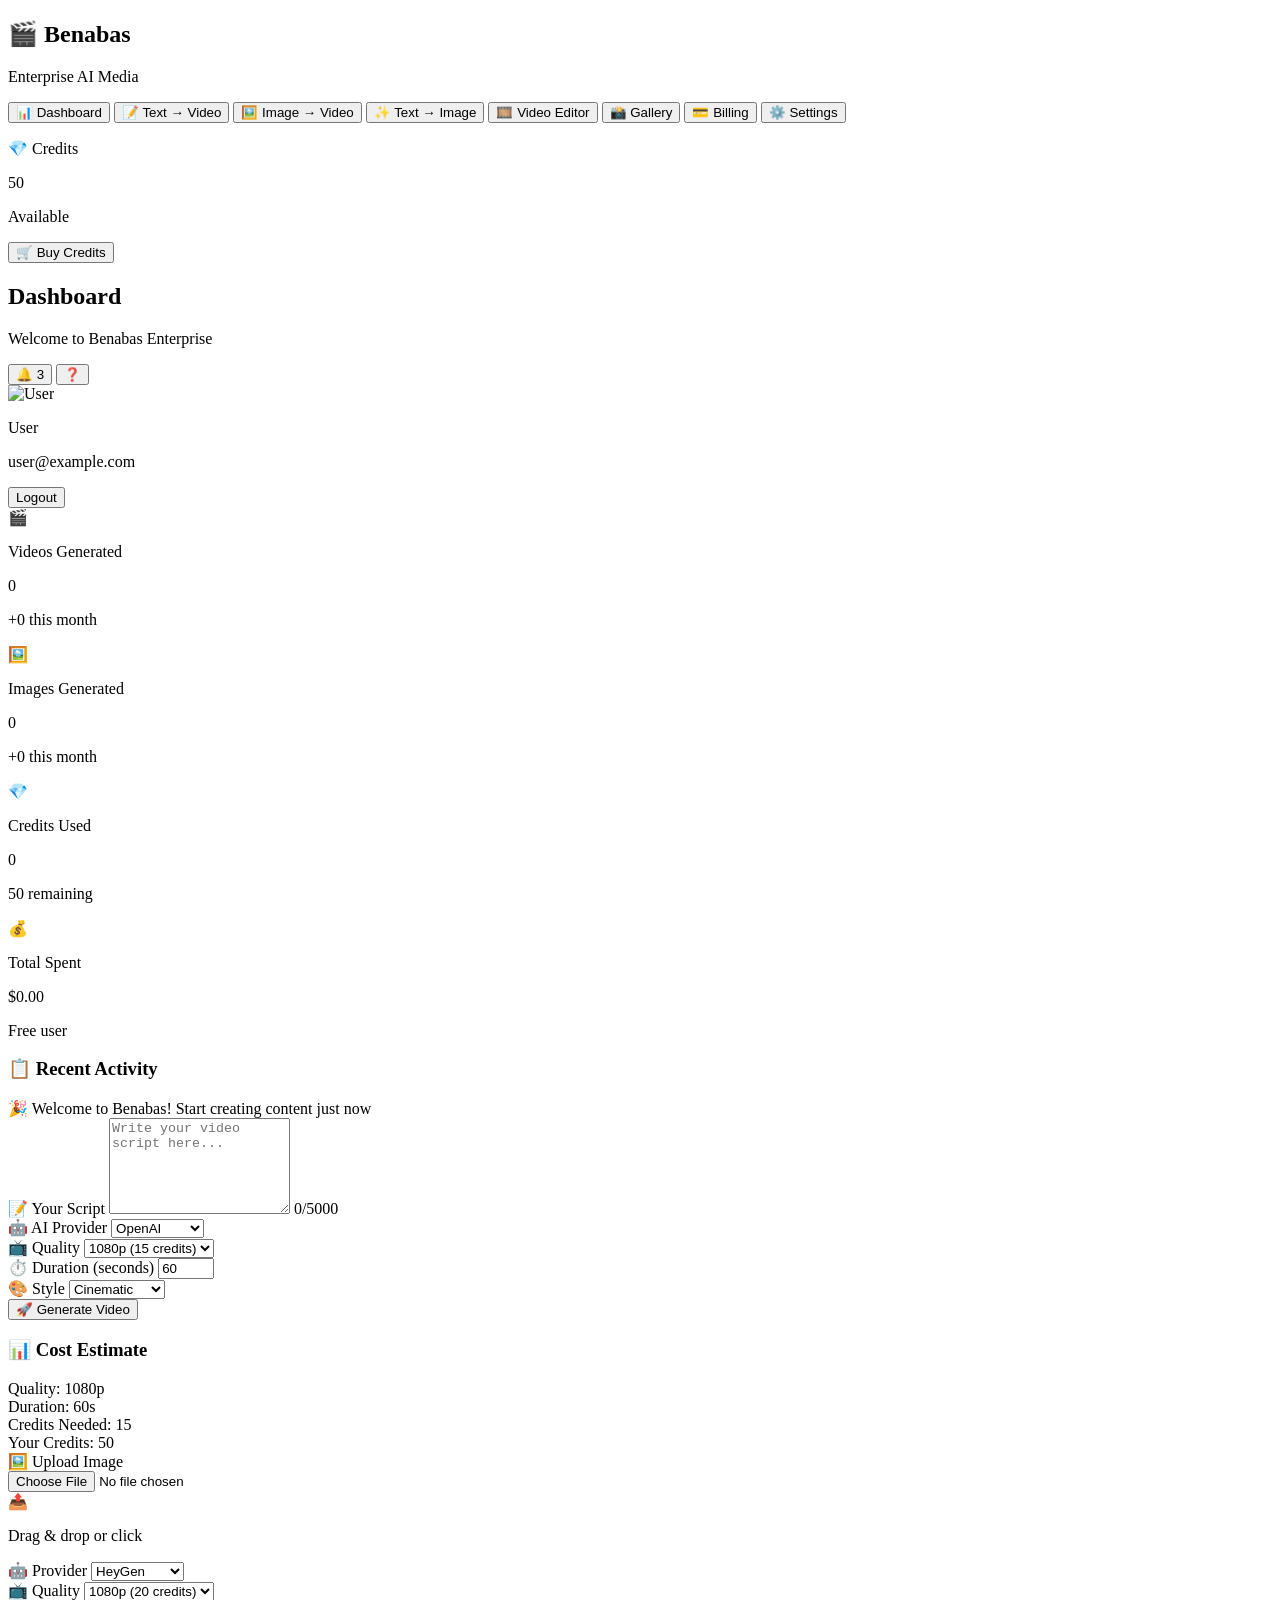
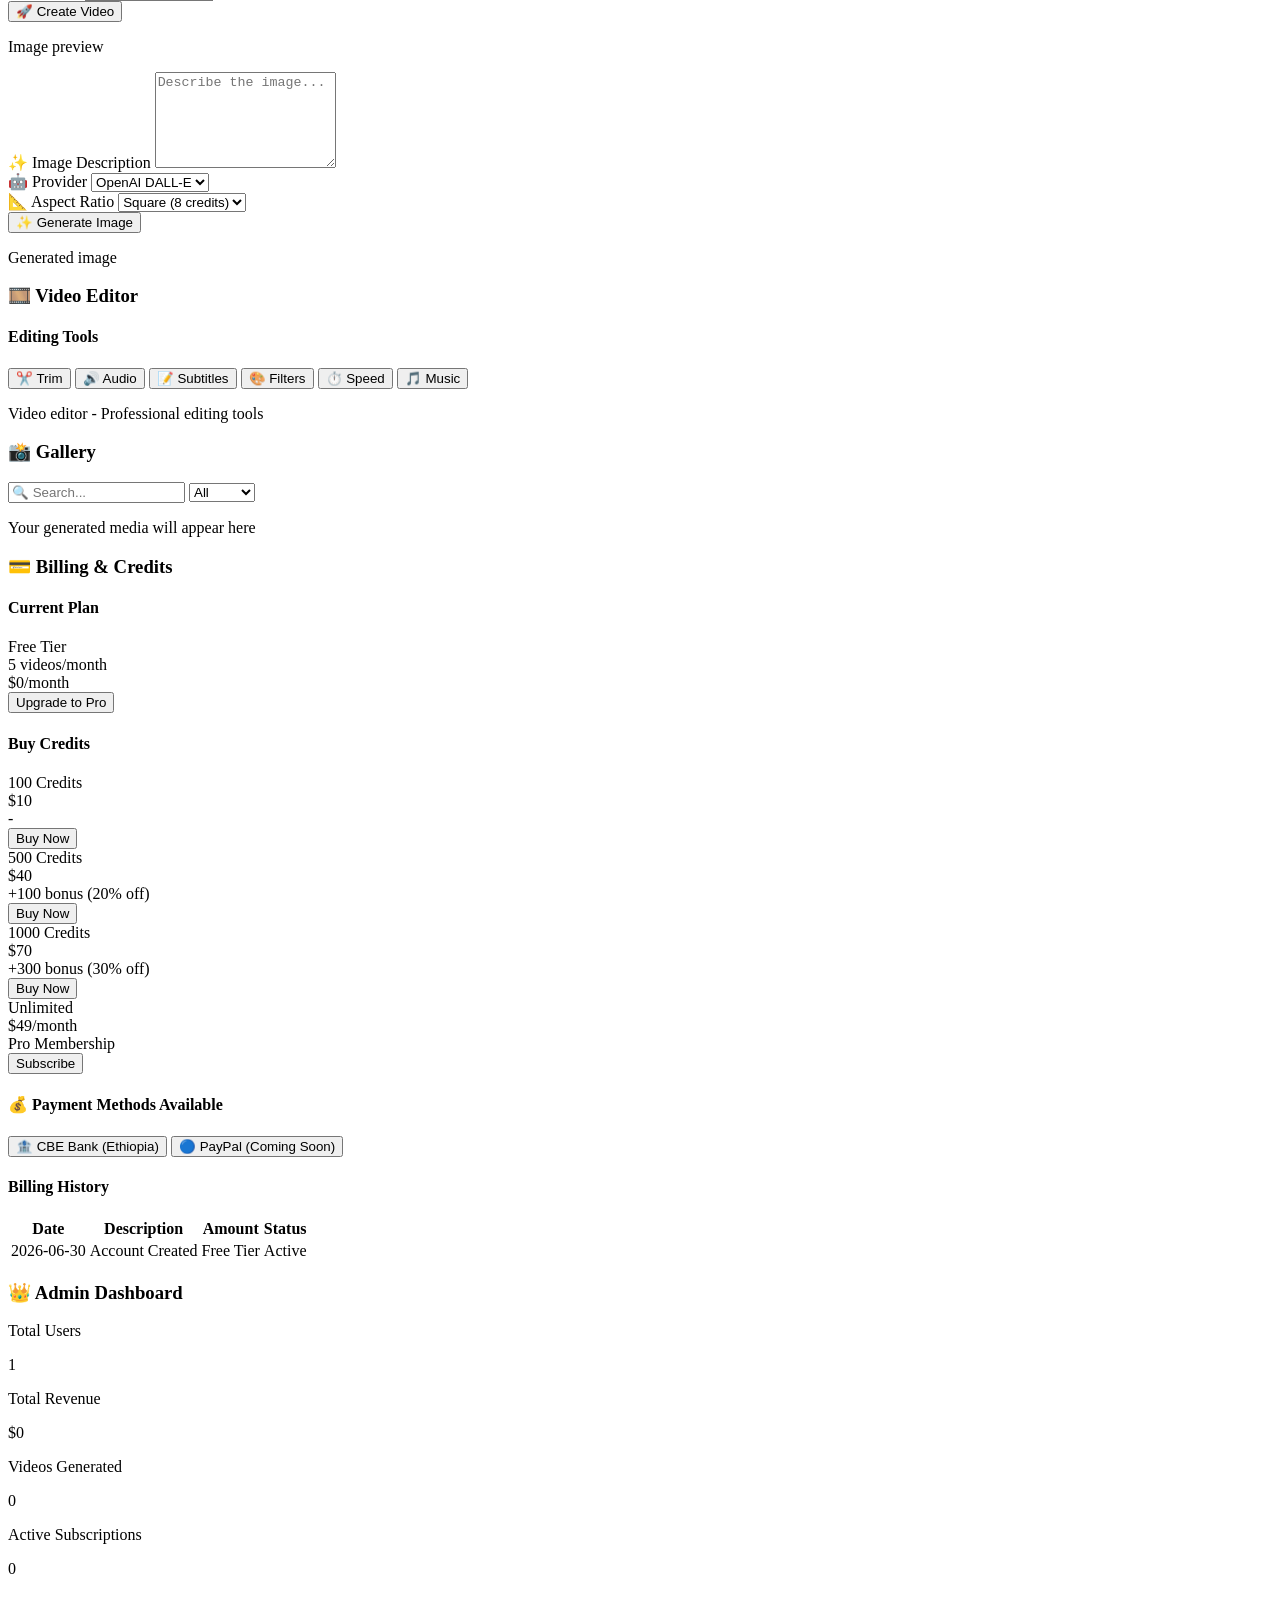
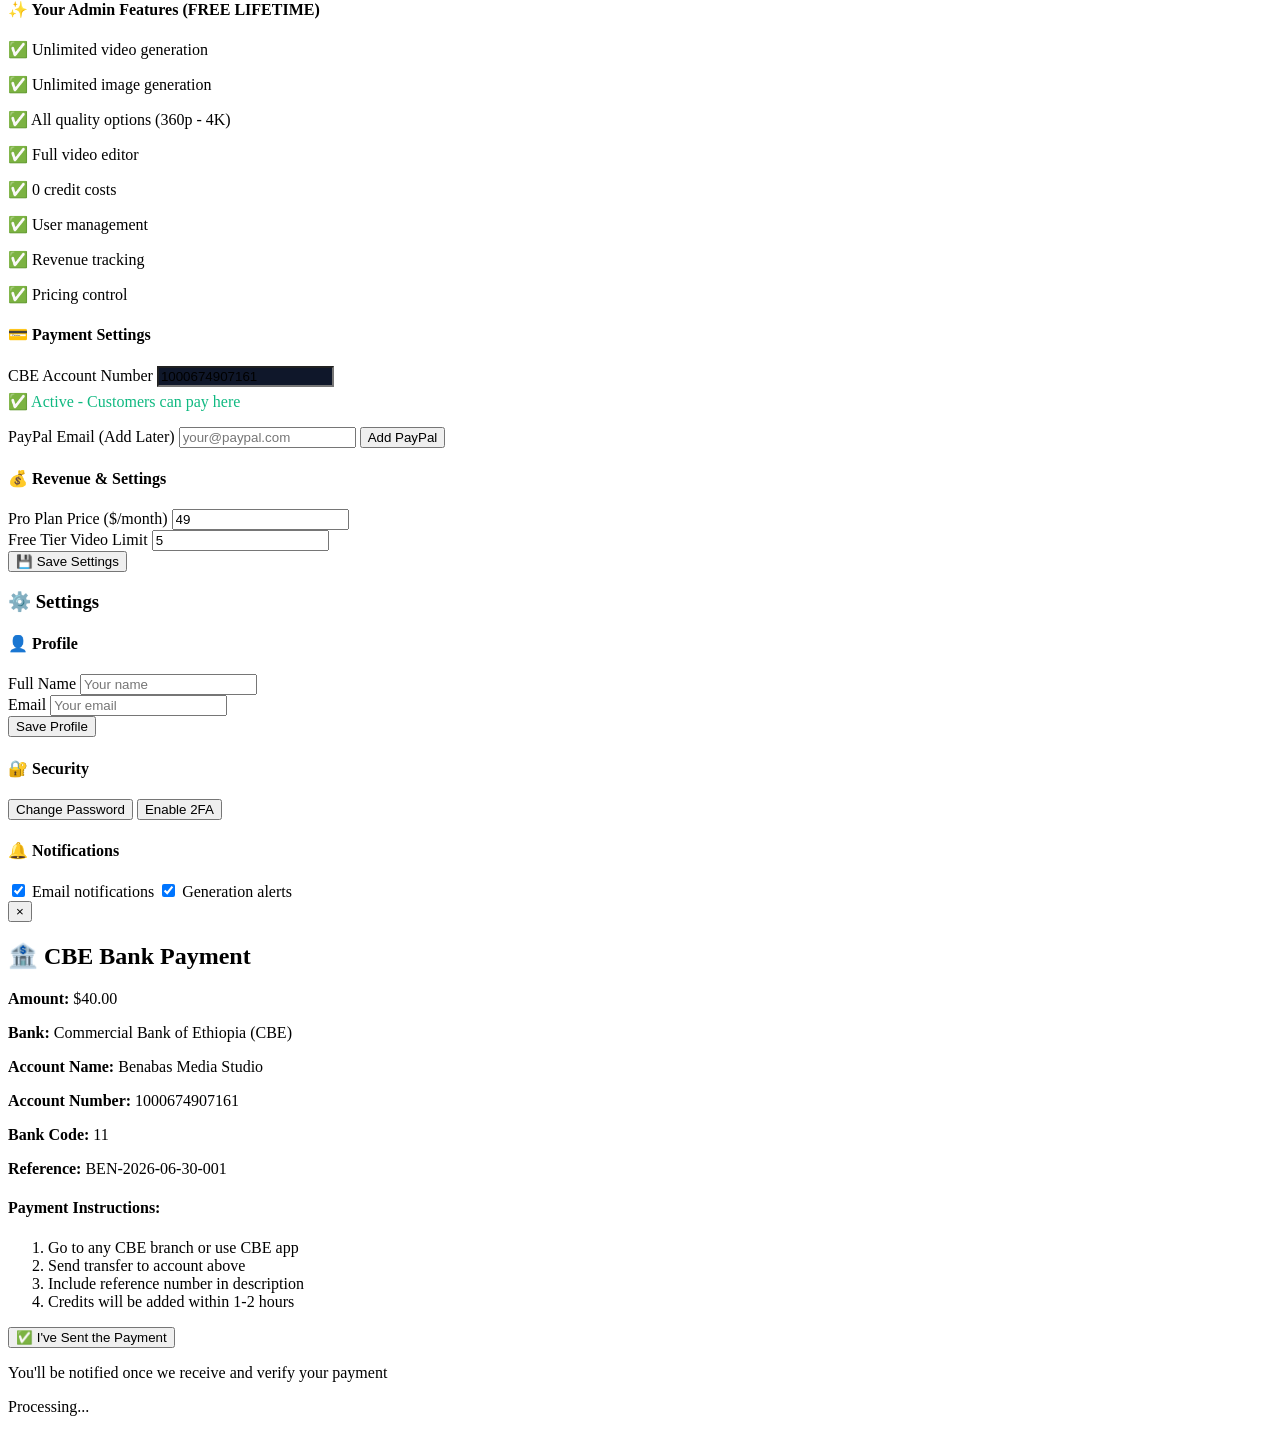
==== index.html @ 915ce092 "🚀 UPLOADED! Benabas Enterprise SaaS Platform - Admin Lifetime Free + CBE Bank Payment Ready" ====
<!DOCTYPE html>
<html lang="en">
<head>
    <meta charset="UTF-8">
    <meta name="viewport" content="width=device-width, initial-scale=1.0">
    <title>Benabas - Premium AI Media Studio SaaS</title>
    <link rel="stylesheet" href="styles.css">
</head>
<body>
    <div class="app-container">
        <!-- Sidebar Navigation -->
        <aside class="sidebar">
            <div class="sidebar-header">
                <h1 class="logo">🎬 Benabas</h1>
                <p class="tagline">Enterprise AI Media</p>
            </div>

            <nav class="sidebar-nav">
                <button class="nav-btn active" data-section="dashboard">
                    <span class="icon">📊</span>
                    <span>Dashboard</span>
                </button>
                <button class="nav-btn" data-section="text-to-video">
                    <span class="icon">📝</span>
                    <span>Text → Video</span>
                </button>
                <button class="nav-btn" data-section="image-to-video">
                    <span class="icon">🖼️</span>
                    <span>Image → Video</span>
                </button>
                <button class="nav-btn" data-section="text-to-image">
                    <span class="icon">✨</span>
                    <span>Text → Image</span>
                </button>
                <button class="nav-btn" data-section="video-editor">
                    <span class="icon">🎞️</span>
                    <span>Video Editor</span>
                </button>
                <button class="nav-btn" data-section="gallery">
                    <span class="icon">📸</span>
                    <span>Gallery</span>
                </button>
                <button class="nav-btn" data-section="billing">
                    <span class="icon">💳</span>
                    <span>Billing</span>
                </button>
                <button class="nav-btn" data-section="admin" id="adminBtn" style="display:none;">
                    <span class="icon">👑</span>
                    <span>Admin Panel</span>
                </button>
                <button class="nav-btn" data-section="settings">
                    <span class="icon">⚙️</span>
                    <span>Settings</span>
                </button>
            </nav>

            <div class="sidebar-footer">
                <div class="credits-card">
                    <p class="credits-label">💎 Credits</p>
                    <p class="credits-value" id="creditDisplay">50</p>
                    <p class="credits-sublabel">Available</p>
                </div>
                <button class="btn-buy-credits">🛒 Buy Credits</button>
            </div>
        </aside>

        <!-- Main Content -->
        <main class="main-content">
            <!-- Header -->
            <header class="top-header">
                <div class="header-left">
                    <h2 id="sectionTitle">Dashboard</h2>
                    <p id="sectionSubtitle">Welcome to Benabas Enterprise</p>
                </div>
                <div class="header-right">
                    <button class="btn-icon" title="Notifications">
                        <span>🔔</span>
                        <span class="badge" id="notificationBadge">3</span>
                    </button>
                    <button class="btn-icon" title="Help">
                        <span>❓</span>
                    </button>
                    <div class="user-profile" id="userProfile">
                        <img src="https://via.placeholder.com/40" alt="User">
                        <div class="user-menu">
                            <p id="userName">User</p>
                            <p id="userEmail">user@example.com</p>
                            <button id="logoutBtn">Logout</button>
                        </div>
                    </div>
                </div>
            </header>

            <!-- Content Area -->
            <div class="content-area">

                <!-- Dashboard Section -->
                <section id="dashboard" class="section active">
                    <div class="dashboard-grid">
                        <!-- Quick Stats -->
                        <div class="stat-card">
                            <div class="stat-icon">🎬</div>
                            <div class="stat-content">
                                <p class="stat-label">Videos Generated</p>
                                <p class="stat-value" id="statsVideos">0</p>
                                <p class="stat-change">+0 this month</p>
                            </div>
                        </div>

                        <div class="stat-card">
                            <div class="stat-icon">🖼️</div>
                            <div class="stat-content">
                                <p class="stat-label">Images Generated</p>
                                <p class="stat-value" id="statsImages">0</p>
                                <p class="stat-change">+0 this month</p>
                            </div>
                        </div>

                        <div class="stat-card">
                            <div class="stat-icon">💎</div>
                            <div class="stat-content">
                                <p class="stat-label">Credits Used</p>
                                <p class="stat-value" id="statsCreditsUsed">0</p>
                                <p class="stat-change">50 remaining</p>
                            </div>
                        </div>

                        <div class="stat-card">
                            <div class="stat-icon">💰</div>
                            <div class="stat-content">
                                <p class="stat-label">Total Spent</p>
                                <p class="stat-value" id="statsTotalSpent">$0.00</p>
                                <p class="stat-change">Free user</p>
                            </div>
                        </div>
                    </div>

                    <!-- Recent Activity -->
                    <div class="recent-activity">
                        <h3>📋 Recent Activity</h3>
                        <div class="activity-list" id="activityList">
                            <div class="activity-item">
                                <span class="activity-icon">🎉</span>
                                <span class="activity-text">Welcome to Benabas! Start creating content</span>
                                <span class="activity-time">just now</span>
                            </div>
                        </div>
                    </div>
                </section>

                <!-- Text to Video Section -->
                <section id="text-to-video" class="section">
                    <div class="section-grid">
                        <div class="form-panel">
                            <form id="textToVideoForm">
                                <div class="form-group">
                                    <label>📝 Your Script</label>
                                    <textarea id="textInput" placeholder="Write your video script here..." rows="6"></textarea>
                                    <span class="char-count"><span id="charCount">0</span>/5000</span>
                                </div>

                                <div class="form-row">
                                    <div class="form-group">
                                        <label>🤖 AI Provider</label>
                                        <select id="videoProvider">
                                            <option value="openai">OpenAI</option>
                                            <option value="heygen">HeyGen</option>
                                            <option value="runwayml">Runway ML</option>
                                        </select>
                                    </div>
                                    <div class="form-group">
                                        <label>📺 Quality</label>
                                        <select id="videoQuality">
                                            <option value="360">360p (5 credits)</option>
                                            <option value="720">720p (10 credits)</option>
                                            <option value="1080" selected>1080p (15 credits)</option>
                                            <option value="4k">4K (30 credits)</option>
                                        </select>
                                    </div>
                                </div>

                                <div class="form-row">
                                    <div class="form-group">
                                        <label>⏱️ Duration (seconds)</label>
                                        <input type="number" id="videoDuration" min="60" max="600" value="60">
                                    </div>
                                    <div class="form-group">
                                        <label>🎨 Style</label>
                                        <select id="videoStyle">
                                            <option value="cinematic">Cinematic</option>
                                            <option value="professional">Professional</option>
                                            <option value="casual">Casual</option>
                                        </select>
                                    </div>
                                </div>

                                <button type="submit" class="btn-primary btn-large" id="generateVideoBtn">
                                    <span>🚀 Generate Video</span>
                                </button>
                            </form>
                        </div>

                        <div class="preview-panel">
                            <div class="preview-box">
                                <h3>📊 Cost Estimate</h3>
                                <div class="estimate">
                                    <div class="estimate-row">
                                        <span>Quality:</span>
                                        <span id="estimateQuality">1080p</span>
                                    </div>
                                    <div class="estimate-row">
                                        <span>Duration:</span>
                                        <span id="estimateDuration">60s</span>
                                    </div>
                                    <div class="estimate-row">
                                        <span>Credits Needed:</span>
                                        <span id="estimateCredits">15</span>
                                    </div>
                                    <div class="estimate-row highlight">
                                        <span>Your Credits:</span>
                                        <span id="estimateYourCredits">50</span>
                                    </div>
                                </div>
                                <div class="warning-box" id="warningBox" style="display:none;">
                                    ⚠️ Not enough credits. Please buy more.
                                </div>
                            </div>
                        </div>
                    </div>
                </section>

                <!-- Image to Video Section -->
                <section id="image-to-video" class="section">
                    <div class="section-grid">
                        <div class="form-panel">
                            <form id="imageToVideoForm">
                                <div class="form-group">
                                    <label>🖼️ Upload Image</label>
                                    <div class="file-upload">
                                        <input type="file" id="imageUpload" accept="image/*">
                                        <div class="upload-placeholder">
                                            <span class="upload-icon">📤</span>
                                            <p>Drag & drop or click</p>
                                        </div>
                                    </div>
                                </div>

                                <div class="form-row">
                                    <div class="form-group">
                                        <label>🤖 Provider</label>
                                        <select id="imageVideoProvider">
                                            <option value="heygen">HeyGen</option>
                                            <option value="runwayml">Runway ML</option>
                                        </select>
                                    </div>
                                    <div class="form-group">
                                        <label>📺 Quality</label>
                                        <select id="imageVideoQuality">
                                            <option value="1080" selected>1080p (20 credits)</option>
                                            <option value="4k">4K (40 credits)</option>
                                        </select>
                                    </div>
                                </div>

                                <button type="submit" class="btn-primary btn-large">
                                    🚀 Create Video
                                </button>
                            </form>
                        </div>
                        <div class="preview-panel">
                            <div id="imagePreview" class="preview-box">
                                <p>Image preview</p>
                            </div>
                        </div>
                    </div>
                </section>

                <!-- Text to Image Section -->
                <section id="text-to-image" class="section">
                    <div class="section-grid">
                        <div class="form-panel">
                            <form id="textToImageForm">
                                <div class="form-group">
                                    <label>✨ Image Description</label>
                                    <textarea id="imagePrompt" placeholder="Describe the image..." rows="6"></textarea>
                                </div>

                                <div class="form-row">
                                    <div class="form-group">
                                        <label>🤖 Provider</label>
                                        <select id="imageProvider">
                                            <option value="openai">OpenAI DALL-E</option>
                                            <option value="stability">Stability AI</option>
                                        </select>
                                    </div>
                                    <div class="form-group">
                                        <label>📐 Aspect Ratio</label>
                                        <select id="imageSize">
                                            <option value="1024x1024">Square (8 credits)</option>
                                            <option value="1792x1024">Wide (10 credits)</option>
                                        </select>
                                    </div>
                                </div>

                                <button type="submit" class="btn-primary btn-large">
                                    ✨ Generate Image
                                </button>
                            </form>
                        </div>
                        <div class="preview-panel">
                            <div id="generatedImage" class="preview-box">
                                <p>Generated image</p>
                            </div>
                        </div>
                    </div>
                </section>

                <!-- Video Editor Section -->
                <section id="video-editor" class="section">
                    <div class="editor-container">
                        <h3>🎞️ Video Editor</h3>
                        <div class="editor-grid">
                            <div class="editor-tools">
                                <h4>Editing Tools</h4>
                                <button class="tool-btn">✂️ Trim</button>
                                <button class="tool-btn">🔊 Audio</button>
                                <button class="tool-btn">📝 Subtitles</button>
                                <button class="tool-btn">🎨 Filters</button>
                                <button class="tool-btn">⏱️ Speed</button>
                                <button class="tool-btn">🎵 Music</button>
                            </div>
                            <div class="editor-preview">
                                <p>Video editor - Professional editing tools</p>
                            </div>
                        </div>
                    </div>
                </section>

                <!-- Gallery Section -->
                <section id="gallery" class="section">
                    <div class="gallery-container">
                        <h3>📸 Gallery</h3>
                        <div class="gallery-controls">
                            <input type="search" placeholder="🔍 Search...">
                            <select>
                                <option>All</option>
                                <option>Videos</option>
                                <option>Images</option>
                            </select>
                        </div>
                        <div class="gallery-grid" id="galleryGrid">
                            <p>Your generated media will appear here</p>
                        </div>
                    </div>
                </section>

                <!-- Billing Section -->
                <section id="billing" class="section">
                    <div class="billing-container">
                        <h3>💳 Billing & Credits</h3>
                        
                        <!-- Current Plan -->
                        <div class="current-plan">
                            <h4>Current Plan</h4>
                            <div class="plan-card">
                                <div class="plan-name">Free Tier</div>
                                <div class="plan-limit">5 videos/month</div>
                                <div class="plan-price">$0/month</div>
                                <button class="btn-secondary">Upgrade to Pro</button>
                            </div>
                        </div>

                        <!-- Credit Packages -->
                        <div class="credit-packages">
                            <h4>Buy Credits</h4>
                            <div class="packages-grid">
                                <div class="package-card">
                                    <div class="package-credits">100 Credits</div>
                                    <div class="package-price">$10</div>
                                    <div class="package-bonus">-</div>
                                    <button class="btn-primary" data-package="100">Buy Now</button>
                                </div>
                                <div class="package-card">
                                    <div class="package-credits">500 Credits</div>
                                    <div class="package-price">$40</div>
                                    <div class="package-bonus">+100 bonus (20% off)</div>
                                    <button class="btn-primary" data-package="500">Buy Now</button>
                                </div>
                                <div class="package-card">
                                    <div class="package-credits">1000 Credits</div>
                                    <div class="package-price">$70</div>
                                    <div class="package-bonus">+300 bonus (30% off)</div>
                                    <button class="btn-primary" data-package="1000">Buy Now</button>
                                </div>
                                <div class="package-card highlight">
                                    <div class="package-credits">Unlimited</div>
                                    <div class="package-price">$49/month</div>
                                    <div class="package-bonus">Pro Membership</div>
                                    <button class="btn-primary" data-package="unlimited">Subscribe</button>
                                </div>
                            </div>
                        </div>

                        <!-- Payment Methods -->
                        <div class="payment-methods">
                            <h4>💰 Payment Methods Available</h4>
                            <div class="methods-grid">
                                <button class="payment-method" id="cbeBtn">
                                    <span class="method-icon">🏦</span>
                                    <span class="method-name">CBE Bank (Ethiopia)</span>
                                </button>
                                <button class="payment-method" id="paypalBtnBilling">
                                    <span class="method-icon">🔵</span>
                                    <span class="method-name">PayPal (Coming Soon)</span>
                                </button>
                            </div>
                        </div>

                        <!-- Billing History -->
                        <div class="billing-history">
                            <h4>Billing History</h4>
                            <table class="history-table">
                                <thead>
                                    <tr>
                                        <th>Date</th>
                                        <th>Description</th>
                                        <th>Amount</th>
                                        <th>Status</th>
                                    </tr>
                                </thead>
                                <tbody>
                                    <tr>
                                        <td>2026-06-30</td>
                                        <td>Account Created</td>
                                        <td>Free Tier</td>
                                        <td><span class="badge-success">Active</span></td>
                                    </tr>
                                </tbody>
                            </table>
                        </div>
                    </div>
                </section>

                <!-- Admin Panel Section -->
                <section id="admin" class="section">
                    <div class="admin-container">
                        <h3>👑 Admin Dashboard</h3>
                        
                        <!-- Admin Stats -->
                        <div class="admin-stats">
                            <div class="admin-stat-card">
                                <p>Total Users</p>
                                <p class="admin-stat-value">1</p>
                            </div>
                            <div class="admin-stat-card">
                                <p>Total Revenue</p>
                                <p class="admin-stat-value">$0</p>
                            </div>
                            <div class="admin-stat-card">
                                <p>Videos Generated</p>
                                <p class="admin-stat-value">0</p>
                            </div>
                            <div class="admin-stat-card">
                                <p>Active Subscriptions</p>
                                <p class="admin-stat-value">0</p>
                            </div>
                        </div>

                        <!-- Admin Features -->
                        <div class="admin-section">
                            <h4>✨ Your Admin Features (FREE LIFETIME)</h4>
                            <div class="admin-features">
                                <p>✅ Unlimited video generation</p>
                                <p>✅ Unlimited image generation</p>
                                <p>✅ All quality options (360p - 4K)</p>
                                <p>✅ Full video editor</p>
                                <p>✅ 0 credit costs</p>
                                <p>✅ User management</p>
                                <p>✅ Revenue tracking</p>
                                <p>✅ Pricing control</p>
                            </div>
                        </div>

                        <!-- Payment Settings -->
                        <div class="admin-section">
                            <h4>💳 Payment Settings</h4>
                            <div class="settings-form">
                                <div class="form-group">
                                    <label>CBE Account Number</label>
                                    <input type="text" value="1000674907161" readonly style="background: #0f172a; cursor: not-allowed;">
                                    <p style="color: #10b981; margin-top: 5px;">✅ Active - Customers can pay here</p>
                                </div>
                                <div class="form-group">
                                    <label>PayPal Email (Add Later)</label>
                                    <input type="email" id="adminPaypalEmail" placeholder="your@paypal.com">
                                    <button class="btn-primary" onclick="addPayPalAdmin()">Add PayPal</button>
                                </div>
                            </div>
                        </div>

                        <!-- Revenue Settings -->
                        <div class="admin-section">
                            <h4>💰 Revenue & Settings</h4>
                            <div class="settings-form">
                                <div class="form-group">
                                    <label>Pro Plan Price ($/month)</label>
                                    <input type="number" id="proPriceInput" value="49">
                                </div>
                                <div class="form-group">
                                    <label>Free Tier Video Limit</label>
                                    <input type="number" id="freeTierLimit" value="5">
                                </div>
                                <button class="btn-primary" onclick="saveAdminSettings()">💾 Save Settings</button>
                            </div>
                        </div>
                    </div>
                </section>

                <!-- Settings Section -->
                <section id="settings" class="section">
                    <div class="settings-container">
                        <h3>⚙️ Settings</h3>
                        
                        <div class="settings-group">
                            <h4>👤 Profile</h4>
                            <div class="settings-form">
                                <div class="form-group">
                                    <label>Full Name</label>
                                    <input type="text" id="fullName" placeholder="Your name">
                                </div>
                                <div class="form-group">
                                    <label>Email</label>
                                    <input type="email" id="settingsEmail" placeholder="Your email">
                                </div>
                                <button class="btn-primary">Save Profile</button>
                            </div>
                        </div>

                        <div class="settings-group">
                            <h4>🔐 Security</h4>
                            <button class="btn-secondary">Change Password</button>
                            <button class="btn-secondary">Enable 2FA</button>
                        </div>

                        <div class="settings-group">
                            <h4>🔔 Notifications</h4>
                            <label>
                                <input type="checkbox" checked>
                                Email notifications
                            </label>
                            <label>
                                <input type="checkbox" checked>
                                Generation alerts
                            </label>
                        </div>
                    </div>
                </section>

            </div>
        </main>
    </div>

    <!-- CBE Payment Modal -->
    <div id="cbeModal" class="modal hidden">
        <div class="modal-content">
            <button class="modal-close">&times;</button>
            <h2>🏦 CBE Bank Payment</h2>
            <div class="cbe-details">
                <p><strong>Amount:</strong> <span id="cbeAmount">$40.00</span></p>
                <div class="bank-info">
                    <p><strong>Bank:</strong> Commercial Bank of Ethiopia (CBE)</p>
                    <p><strong>Account Name:</strong> Benabas Media Studio</p>
                    <p><strong>Account Number:</strong> 1000674907161</p>
                    <p><strong>Bank Code:</strong> 11</p>
                    <p><strong>Reference:</strong> <span id="cbeReference" class="reference-code">BEN-2026-06-30-001</span></p>
                </div>
                <div class="instructions">
                    <h4>Payment Instructions:</h4>
                    <ol>
                        <li>Go to any CBE branch or use CBE app</li>
                        <li>Send transfer to account above</li>
                        <li>Include reference number in description</li>
                        <li>Credits will be added within 1-2 hours</li>
                    </ol>
                </div>
                <button class="btn-primary" onclick="confirmCBEPayment()">✅ I've Sent the Payment</button>
                <p class="confirmation-text">You'll be notified once we receive and verify your payment</p>
            </div>
        </div>
    </div>

    <!-- Loading Overlay -->
    <div id="loadingOverlay" class="loading-overlay hidden">
        <div class="loading-content">
            <div class="spinner"></div>
            <p id="loadingText">Processing...</p>
        </div>
    </div>

    <!-- Notification Toast -->
    <div id="notificationToast" class="notification-toast hidden"></div>

    <script src="script.js"></script>
    <script src="admin-auth.js"></script>
</body>
</html>
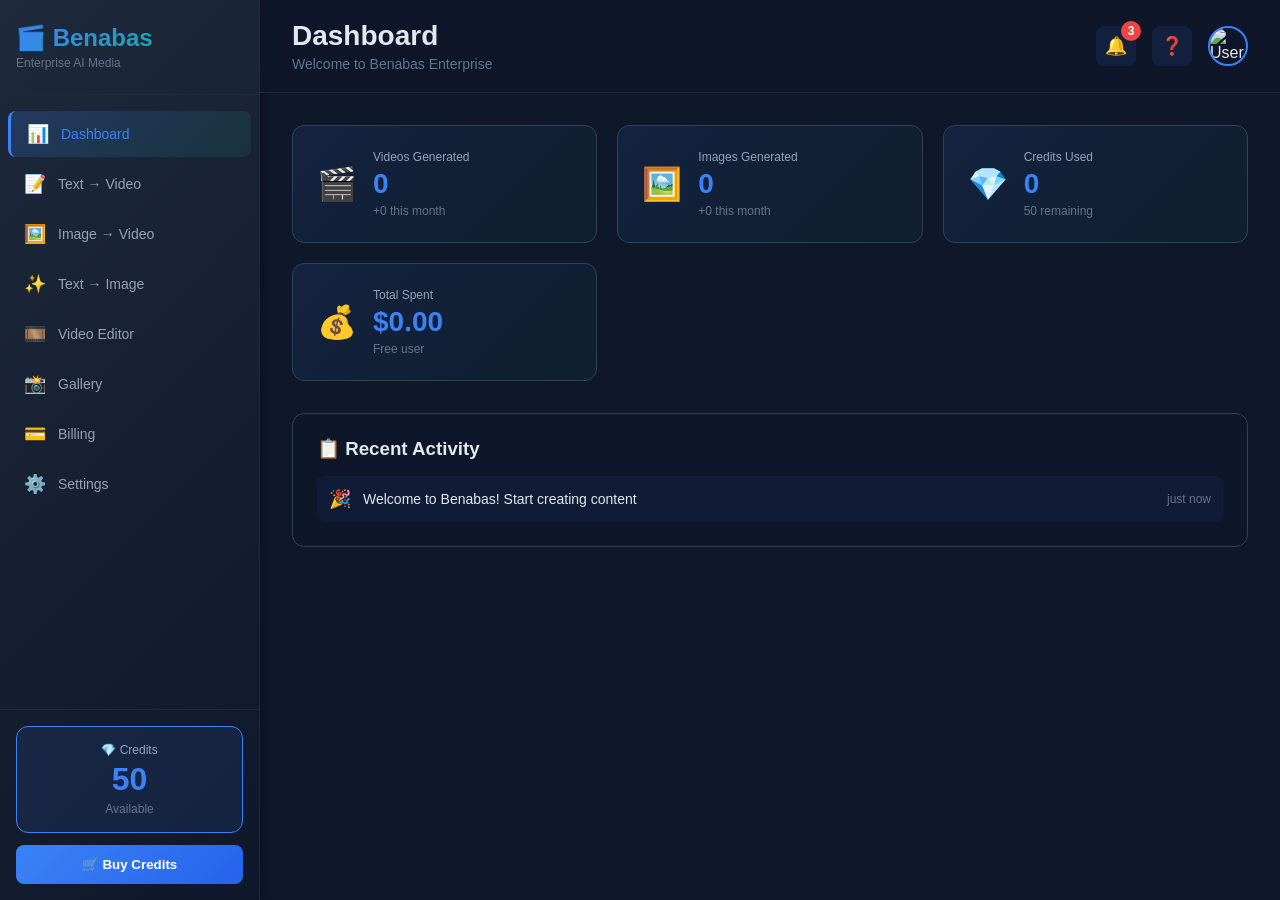
==== commit 79a469a5: "Complete rebuild: Integrated voice feature, working video/image generation with demo, functional UI" ====
--- a/index.html
+++ b/index.html
@@ -60,7 +60,7 @@
                     <p class="credits-value" id="creditDisplay">50</p>
                     <p class="credits-sublabel">Available</p>
                 </div>
-                <button class="btn-buy-credits">🛒 Buy Credits</button>
+                <button class="btn-buy-credits" onclick="showSection('billing')">🛒 Buy Credits</button>
             </div>
         </aside>
 
@@ -97,7 +97,6 @@
                 <!-- Dashboard Section -->
                 <section id="dashboard" class="section active">
                     <div class="dashboard-grid">
-                        <!-- Quick Stats -->
                         <div class="stat-card">
                             <div class="stat-icon">🎬</div>
                             <div class="stat-content">
@@ -135,7 +134,6 @@
                         </div>
                     </div>
 
-                    <!-- Recent Activity -->
                     <div class="recent-activity">
                         <h3>📋 Recent Activity</h3>
                         <div class="activity-list" id="activityList">
@@ -148,17 +146,77 @@
                     </div>
                 </section>
 
-                <!-- Text to Video Section -->
+                <!-- Text to Video Section WITH VOICE -->
                 <section id="text-to-video" class="section">
                     <div class="section-grid">
                         <div class="form-panel">
                             <form id="textToVideoForm">
+                                <!-- Script Input -->
                                 <div class="form-group">
                                     <label>📝 Your Script</label>
-                                    <textarea id="textInput" placeholder="Write your video script here..." rows="6"></textarea>
+                                    <textarea id="textInput" placeholder="Write your video script here..." rows="5"></textarea>
                                     <span class="char-count"><span id="charCount">0</span>/5000</span>
                                 </div>
 
+                                <!-- Voice Settings -->
+                                <div class="voice-section">
+                                    <h4>🎤 Voice Settings</h4>
+                                    
+                                    <div class="form-row">
+                                        <div class="form-group">
+                                            <label>🎙️ Select Voice</label>
+                                            <select id="voiceSelect">
+                                                <option value="nova">Nova (Female - Professional)</option>
+                                                <option value="shimmer">Shimmer (Female - Friendly)</option>
+                                                <option value="echo">Echo (Male - Professional)</option>
+                                                <option value="onyx">Onyx (Male - Deep)</option>
+                                                <option value="fable">Fable (Male - Storytelling)</option>
+                                                <option value="alloy">Alloy (Neutral - Balanced)</option>
+                                            </select>
+                                        </div>
+                                        <div class="form-group">
+                                            <label>🌍 Language</label>
+                                            <select id="languageSelect">
+                                                <option value="en">🇬🇧 English</option>
+                                                <option value="es">🇪🇸 Spanish</option>
+                                                <option value="fr">🇫🇷 French</option>
+                                                <option value="de">🇩🇪 German</option>
+                                                <option value="pt">🇵🇹 Portuguese</option>
+                                                <option value="ar">🇸🇦 Arabic</option>
+                                                <option value="am">🇪🇹 Amharic</option>
+                                            </select>
+                                        </div>
+                                    </div>
+
+                                    <div class="form-row">
+                                        <div class="form-group">
+                                            <label>⚡ Speed</label>
+                                            <select id="speedSelect">
+                                                <option value="0.5">🐢 Slow (0.5x)</option>
+                                                <option value="0.75">📖 Medium Slow (0.75x)</option>
+                                                <option value="1.0" selected>▶️ Normal (1.0x)</option>
+                                                <option value="1.25">⏩ Medium Fast (1.25x)</option>
+                                                <option value="1.5">🚀 Fast (1.5x)</option>
+                                            </select>
+                                        </div>
+                                        <div class="form-group">
+                                            <label>🎭 Tone</label>
+                                            <select id="toneSelect">
+                                                <option value="professional">💼 Professional</option>
+                                                <option value="friendly">😊 Friendly</option>
+                                                <option value="energetic">⚡ Energetic</option>
+                                                <option value="calm">😌 Calm</option>
+                                                <option value="casual">👋 Casual</option>
+                                            </select>
+                                        </div>
+                                    </div>
+
+                                    <button type="button" class="btn-secondary btn-small" id="previewVoiceBtn" onclick="previewVoice()">
+                                        🔊 Preview Voice
+                                    </button>
+                                </div>
+
+                                <!-- Video Settings -->
                                 <div class="form-row">
                                     <div class="form-group">
                                         <label>🤖 AI Provider</label>
@@ -224,6 +282,11 @@
                                 <div class="warning-box" id="warningBox" style="display:none;">
                                     ⚠️ Not enough credits. Please buy more.
                                 </div>
+                                <div id="voicePreviewBox" class="voice-preview-box" style="display:none;">
+                                    <h4>🎤 Voice Preview</h4>
+                                    <p id="voiceInfoText">Select script and voice to preview</p>
+                                    <audio id="voiceAudio" controls style="width: 100%; margin-top: 10px;"></audio>
+                                </div>
                             </div>
                         </div>
                     </div>
@@ -282,7 +345,7 @@
                             <form id="textToImageForm">
                                 <div class="form-group">
                                     <label>✨ Image Description</label>
-                                    <textarea id="imagePrompt" placeholder="Describe the image..." rows="6"></textarea>
+                                    <textarea id="imagePrompt" placeholder="Describe the image you want to create..." rows="6"></textarea>
                                 </div>
 
                                 <div class="form-row">
@@ -309,7 +372,7 @@
                         </div>
                         <div class="preview-panel">
                             <div id="generatedImage" class="preview-box">
-                                <p>Generated image</p>
+                                <p>Generated image will appear here</p>
                             </div>
                         </div>
                     </div>
@@ -322,12 +385,12 @@
                         <div class="editor-grid">
                             <div class="editor-tools">
                                 <h4>Editing Tools</h4>
-                                <button class="tool-btn">✂️ Trim</button>
-                                <button class="tool-btn">🔊 Audio</button>
-                                <button class="tool-btn">📝 Subtitles</button>
-                                <button class="tool-btn">🎨 Filters</button>
-                                <button class="tool-btn">⏱️ Speed</button>
-                                <button class="tool-btn">🎵 Music</button>
+                                <button class="tool-btn" onclick="showNotification('✂️ Trim feature coming soon!')">✂️ Trim</button>
+                                <button class="tool-btn" onclick="showNotification('🔊 Audio adjustment coming soon!')">🔊 Audio</button>
+                                <button class="tool-btn" onclick="showNotification('📝 Subtitles feature coming soon!')">📝 Subtitles</button>
+                                <button class="tool-btn" onclick="showNotification('🎨 Filters feature coming soon!')">🎨 Filters</button>
+                                <button class="tool-btn" onclick="showNotification('⏱️ Speed control coming soon!')">⏱️ Speed</button>
+                                <button class="tool-btn" onclick="showNotification('🎵 Music library coming soon!')">🎵 Music</button>
                             </div>
                             <div class="editor-preview">
                                 <p>Video editor - Professional editing tools</p>
@@ -359,18 +422,16 @@
                     <div class="billing-container">
                         <h3>💳 Billing & Credits</h3>
                         
-                        <!-- Current Plan -->
                         <div class="current-plan">
                             <h4>Current Plan</h4>
                             <div class="plan-card">
                                 <div class="plan-name">Free Tier</div>
                                 <div class="plan-limit">5 videos/month</div>
                                 <div class="plan-price">$0/month</div>
-                                <button class="btn-secondary">Upgrade to Pro</button>
-                            </div>
-                        </div>
-
-                        <!-- Credit Packages -->
+                                <button class="btn-secondary" onclick="showNotification('Pro upgrade coming soon!')">Upgrade to Pro</button>
+                            </div>
+                        </div>
+
                         <div class="credit-packages">
                             <h4>Buy Credits</h4>
                             <div class="packages-grid">
@@ -378,45 +439,43 @@
                                     <div class="package-credits">100 Credits</div>
                                     <div class="package-price">$10</div>
                                     <div class="package-bonus">-</div>
-                                    <button class="btn-primary" data-package="100">Buy Now</button>
+                                    <button class="btn-primary" data-package="100" onclick="buyCredits(100, 10)">Buy Now</button>
                                 </div>
                                 <div class="package-card">
                                     <div class="package-credits">500 Credits</div>
                                     <div class="package-price">$40</div>
                                     <div class="package-bonus">+100 bonus (20% off)</div>
-                                    <button class="btn-primary" data-package="500">Buy Now</button>
+                                    <button class="btn-primary" data-package="500" onclick="buyCredits(500, 40)">Buy Now</button>
                                 </div>
                                 <div class="package-card">
                                     <div class="package-credits">1000 Credits</div>
                                     <div class="package-price">$70</div>
                                     <div class="package-bonus">+300 bonus (30% off)</div>
-                                    <button class="btn-primary" data-package="1000">Buy Now</button>
+                                    <button class="btn-primary" data-package="1000" onclick="buyCredits(1000, 70)">Buy Now</button>
                                 </div>
                                 <div class="package-card highlight">
                                     <div class="package-credits">Unlimited</div>
                                     <div class="package-price">$49/month</div>
                                     <div class="package-bonus">Pro Membership</div>
-                                    <button class="btn-primary" data-package="unlimited">Subscribe</button>
-                                </div>
-                            </div>
-                        </div>
-
-                        <!-- Payment Methods -->
+                                    <button class="btn-primary" data-package="unlimited" onclick="showNotification('Pro subscription coming soon!')">Subscribe</button>
+                                </div>
+                            </div>
+                        </div>
+
                         <div class="payment-methods">
                             <h4>💰 Payment Methods Available</h4>
                             <div class="methods-grid">
-                                <button class="payment-method" id="cbeBtn">
+                                <button class="payment-method" id="cbeBtn" onclick="showCBEModal()">
                                     <span class="method-icon">🏦</span>
                                     <span class="method-name">CBE Bank (Ethiopia)</span>
                                 </button>
-                                <button class="payment-method" id="paypalBtnBilling">
+                                <button class="payment-method" id="paypalBtnBilling" onclick="showNotification('PayPal coming soon!')">
                                     <span class="method-icon">🔵</span>
                                     <span class="method-name">PayPal (Coming Soon)</span>
                                 </button>
                             </div>
                         </div>
 
-                        <!-- Billing History -->
                         <div class="billing-history">
                             <h4>Billing History</h4>
                             <table class="history-table">
@@ -446,7 +505,6 @@
                     <div class="admin-container">
                         <h3>👑 Admin Dashboard</h3>
                         
-                        <!-- Admin Stats -->
                         <div class="admin-stats">
                             <div class="admin-stat-card">
                                 <p>Total Users</p>
@@ -466,7 +524,6 @@
                             </div>
                         </div>
 
-                        <!-- Admin Features -->
                         <div class="admin-section">
                             <h4>✨ Your Admin Features (FREE LIFETIME)</h4>
                             <div class="admin-features">
@@ -481,7 +538,6 @@
                             </div>
                         </div>
 
-                        <!-- Payment Settings -->
                         <div class="admin-section">
                             <h4>💳 Payment Settings</h4>
                             <div class="settings-form">
@@ -498,7 +554,6 @@
                             </div>
                         </div>
 
-                        <!-- Revenue Settings -->
                         <div class="admin-section">
                             <h4>💰 Revenue & Settings</h4>
                             <div class="settings-form">
@@ -532,14 +587,14 @@
                                     <label>Email</label>
                                     <input type="email" id="settingsEmail" placeholder="Your email">
                                 </div>
-                                <button class="btn-primary">Save Profile</button>
+                                <button class="btn-primary" onclick="showNotification('Profile updated!')">Save Profile</button>
                             </div>
                         </div>
 
                         <div class="settings-group">
                             <h4>🔐 Security</h4>
-                            <button class="btn-secondary">Change Password</button>
-                            <button class="btn-secondary">Enable 2FA</button>
+                            <button class="btn-secondary" onclick="showNotification('Password change coming soon!')">Change Password</button>
+                            <button class="btn-secondary" onclick="showNotification('2FA setup coming soon!')">Enable 2FA</button>
                         </div>
 
                         <div class="settings-group">
@@ -563,7 +618,7 @@
     <!-- CBE Payment Modal -->
     <div id="cbeModal" class="modal hidden">
         <div class="modal-content">
-            <button class="modal-close">&times;</button>
+            <button class="modal-close" onclick="closeCBEModal()">&times;</button>
             <h2>🏦 CBE Bank Payment</h2>
             <div class="cbe-details">
                 <p><strong>Amount:</strong> <span id="cbeAmount">$40.00</span></p>
@@ -600,7 +655,6 @@
     <!-- Notification Toast -->
     <div id="notificationToast" class="notification-toast hidden"></div>
 
-    <script src="script.js"></script>
-    <script src="admin-auth.js"></script>
+    <script src="app.js"></script>
 </body>
 </html>
--- a/styles.css
+++ b/styles.css
@@ -0,0 +1,1194 @@
+* {
+    margin: 0;
+    padding: 0;
+    box-sizing: border-box;
+}
+
+body {
+    font-family: -apple-system, BlinkMacSystemFont, 'Segoe UI', Roboto, 'Helvetica Neue', Arial, sans-serif;
+    background: #0f172a;
+    color: #e2e8f0;
+    overflow-x: hidden;
+}
+
+/* ==================== LAYOUT ==================== */
+.app-container {
+    display: flex;
+    height: 100vh;
+}
+
+.sidebar {
+    width: 260px;
+    background: linear-gradient(135deg, #1e293b 0%, #0f172a 100%);
+    border-right: 1px solid #1e293b;
+    display: flex;
+    flex-direction: column;
+    overflow-y: auto;
+    box-shadow: 2px 0 10px rgba(0,0,0,0.3);
+}
+
+.main-content {
+    flex: 1;
+    display: flex;
+    flex-direction: column;
+    overflow: hidden;
+}
+
+/* ==================== SIDEBAR ==================== */
+.sidebar-header {
+    padding: 24px 16px;
+    border-bottom: 1px solid #1e293b;
+}
+
+.logo {
+    font-size: 24px;
+    font-weight: 700;
+    background: linear-gradient(135deg, #3b82f6, #10b981);
+    -webkit-background-clip: text;
+    -webkit-text-fill-color: transparent;
+    background-clip: text;
+    margin-bottom: 4px;
+}
+
+.tagline {
+    font-size: 12px;
+    color: #64748b;
+    font-weight: 500;
+}
+
+.sidebar-nav {
+    flex: 1;
+    display: flex;
+    flex-direction: column;
+    padding: 16px 8px;
+    gap: 4px;
+}
+
+.nav-btn {
+    display: flex;
+    align-items: center;
+    gap: 12px;
+    padding: 12px 16px;
+    border: none;
+    background: transparent;
+    color: #94a3b8;
+    cursor: pointer;
+    border-radius: 8px;
+    transition: all 0.3s ease;
+    font-size: 14px;
+    font-weight: 500;
+}
+
+.nav-btn:hover {
+    background: rgba(59, 130, 246, 0.1);
+    color: #3b82f6;
+}
+
+.nav-btn.active {
+    background: linear-gradient(135deg, rgba(59, 130, 246, 0.2), rgba(16, 185, 129, 0.1));
+    color: #3b82f6;
+    border-left: 3px solid #3b82f6;
+}
+
+.icon {
+    font-size: 18px;
+}
+
+.sidebar-footer {
+    padding: 16px;
+    border-top: 1px solid #1e293b;
+}
+
+.credits-card {
+    background: rgba(59, 130, 246, 0.1);
+    border: 1px solid #3b82f6;
+    border-radius: 12px;
+    padding: 16px;
+    margin-bottom: 12px;
+    text-align: center;
+}
+
+.credits-label {
+    color: #94a3b8;
+    font-size: 12px;
+    margin-bottom: 4px;
+}
+
+.credits-value {
+    font-size: 32px;
+    font-weight: 700;
+    color: #3b82f6;
+    margin-bottom: 4px;
+}
+
+.credits-sublabel {
+    font-size: 12px;
+    color: #64748b;
+}
+
+.btn-buy-credits {
+    width: 100%;
+    padding: 12px;
+    background: linear-gradient(135deg, #3b82f6, #2563eb);
+    color: white;
+    border: none;
+    border-radius: 8px;
+    cursor: pointer;
+    font-weight: 600;
+    transition: all 0.3s ease;
+}
+
+.btn-buy-credits:hover {
+    transform: translateY(-2px);
+    box-shadow: 0 8px 20px rgba(59, 130, 246, 0.3);
+}
+
+/* ==================== TOP HEADER ==================== */
+.top-header {
+    display: flex;
+    justify-content: space-between;
+    align-items: center;
+    padding: 20px 32px;
+    background: rgba(15, 23, 42, 0.8);
+    border-bottom: 1px solid #1e293b;
+    backdrop-filter: blur(10px);
+}
+
+.header-left h2 {
+    font-size: 28px;
+    font-weight: 700;
+    margin-bottom: 4px;
+}
+
+.header-left p {
+    font-size: 14px;
+    color: #64748b;
+}
+
+.header-right {
+    display: flex;
+    align-items: center;
+    gap: 16px;
+}
+
+.btn-icon {
+    width: 40px;
+    height: 40px;
+    border-radius: 8px;
+    border: none;
+    background: rgba(59, 130, 246, 0.1);
+    color: #3b82f6;
+    cursor: pointer;
+    font-size: 18px;
+    display: flex;
+    align-items: center;
+    justify-content: center;
+    position: relative;
+    transition: all 0.3s ease;
+}
+
+.btn-icon:hover {
+    background: rgba(59, 130, 246, 0.2);
+}
+
+.badge {
+    position: absolute;
+    top: -5px;
+    right: -5px;
+    width: 20px;
+    height: 20px;
+    background: #ef4444;
+    border-radius: 50%;
+    display: flex;
+    align-items: center;
+    justify-content: center;
+    font-size: 12px;
+    color: white;
+    font-weight: 700;
+}
+
+.user-profile {
+    display: flex;
+    align-items: center;
+    gap: 12px;
+    cursor: pointer;
+}
+
+.user-profile img {
+    width: 40px;
+    height: 40px;
+    border-radius: 50%;
+    border: 2px solid #3b82f6;
+}
+
+.user-menu {
+    display: none;
+    position: absolute;
+    top: 60px;
+    right: 20px;
+    background: #1e293b;
+    border: 1px solid #334155;
+    border-radius: 8px;
+    padding: 12px;
+    min-width: 150px;
+    z-index: 1000;
+}
+
+.user-profile:hover .user-menu {
+    display: block;
+}
+
+.user-menu p {
+    font-size: 13px;
+    margin-bottom: 4px;
+}
+
+.user-menu button {
+    width: 100%;
+    padding: 8px;
+    background: #ef4444;
+    color: white;
+    border: none;
+    border-radius: 4px;
+    cursor: pointer;
+    margin-top: 8px;
+    font-size: 12px;
+}
+
+/* ==================== CONTENT AREA ==================== */
+.content-area {
+    flex: 1;
+    overflow-y: auto;
+    padding: 32px;
+}
+
+.section {
+    display: none;
+}
+
+.section.active {
+    display: block;
+    animation: fadeIn 0.3s ease;
+}
+
+@keyframes fadeIn {
+    from { opacity: 0; }
+    to { opacity: 1; }
+}
+
+/* ==================== DASHBOARD ==================== */
+.dashboard-grid {
+    display: grid;
+    grid-template-columns: repeat(auto-fit, minmax(250px, 1fr));
+    gap: 20px;
+    margin-bottom: 32px;
+}
+
+.stat-card {
+    background: linear-gradient(135deg, rgba(59, 130, 246, 0.1), rgba(16, 185, 129, 0.05));
+    border: 1px solid #334155;
+    border-radius: 12px;
+    padding: 24px;
+    display: flex;
+    align-items: center;
+    gap: 16px;
+    transition: all 0.3s ease;
+}
+
+.stat-card:hover {
+    border-color: #3b82f6;
+    box-shadow: 0 8px 20px rgba(59, 130, 246, 0.1);
+}
+
+.stat-icon {
+    font-size: 32px;
+}
+
+.stat-content {
+    flex: 1;
+}
+
+.stat-label {
+    font-size: 12px;
+    color: #94a3b8;
+    margin-bottom: 4px;
+}
+
+.stat-value {
+    font-size: 28px;
+    font-weight: 700;
+    color: #3b82f6;
+    margin-bottom: 4px;
+}
+
+.stat-change {
+    font-size: 12px;
+    color: #64748b;
+}
+
+.recent-activity {
+    background: rgba(15, 23, 42, 0.5);
+    border: 1px solid #334155;
+    border-radius: 12px;
+    padding: 24px;
+}
+
+.recent-activity h3 {
+    margin-bottom: 16px;
+}
+
+.activity-list {
+    display: flex;
+    flex-direction: column;
+    gap: 12px;
+}
+
+.activity-item {
+    display: flex;
+    align-items: center;
+    gap: 12px;
+    padding: 12px;
+    background: rgba(59, 130, 246, 0.05);
+    border-radius: 8px;
+}
+
+.activity-icon {
+    font-size: 18px;
+}
+
+.activity-text {
+    flex: 1;
+    font-size: 14px;
+}
+
+.activity-time {
+    font-size: 12px;
+    color: #64748b;
+}
+
+/* ==================== FORMS ==================== */
+.section-grid {
+    display: grid;
+    grid-template-columns: 1fr 1fr;
+    gap: 32px;
+    margin-bottom: 32px;
+}
+
+.form-panel {
+    background: rgba(15, 23, 42, 0.5);
+    border: 1px solid #334155;
+    border-radius: 12px;
+    padding: 24px;
+}
+
+.form-group {
+    margin-bottom: 20px;
+}
+
+.form-group label {
+    display: block;
+    font-size: 14px;
+    font-weight: 600;
+    margin-bottom: 8px;
+    color: #e2e8f0;
+}
+
+.form-group input,
+.form-group textarea,
+.form-group select {
+    width: 100%;
+    padding: 12px;
+    background: #0f172a;
+    border: 1px solid #334155;
+    border-radius: 8px;
+    color: #e2e8f0;
+    font-size: 14px;
+    font-family: inherit;
+    transition: all 0.3s ease;
+}
+
+.form-group input:focus,
+.form-group textarea:focus,
+.form-group select:focus {
+    outline: none;
+    border-color: #3b82f6;
+    background: rgba(59, 130, 246, 0.05);
+}
+
+.char-count {
+    display: block;
+    font-size: 12px;
+    color: #64748b;
+    margin-top: 4px;
+}
+
+.form-row {
+    display: grid;
+    grid-template-columns: 1fr 1fr;
+    gap: 16px;
+}
+
+/* ==================== VOICE SECTION ==================== */
+.voice-section {
+    background: rgba(16, 185, 129, 0.05);
+    border: 1px solid #10b981;
+    border-radius: 8px;
+    padding: 16px;
+    margin-bottom: 20px;
+}
+
+.voice-section h4 {
+    margin-bottom: 16px;
+    color: #10b981;
+}
+
+.voice-preview-box {
+    background: rgba(59, 130, 246, 0.05);
+    border: 1px solid #3b82f6;
+    border-radius: 8px;
+    padding: 16px;
+    margin-top: 16px;
+}
+
+.voice-preview-box h4 {
+    margin-bottom: 8px;
+}
+
+/* ==================== BUTTONS ==================== */
+.btn-primary {
+    padding: 12px 24px;
+    background: linear-gradient(135deg, #3b82f6, #2563eb);
+    color: white;
+    border: none;
+    border-radius: 8px;
+    cursor: pointer;
+    font-weight: 600;
+    transition: all 0.3s ease;
+    font-size: 14px;
+}
+
+.btn-primary:hover {
+    transform: translateY(-2px);
+    box-shadow: 0 8px 20px rgba(59, 130, 246, 0.3);
+}
+
+.btn-secondary {
+    padding: 12px 24px;
+    background: rgba(59, 130, 246, 0.1);
+    color: #3b82f6;
+    border: 1px solid #3b82f6;
+    border-radius: 8px;
+    cursor: pointer;
+    font-weight: 600;
+    transition: all 0.3s ease;
+    font-size: 14px;
+}
+
+.btn-secondary:hover {
+    background: rgba(59, 130, 246, 0.2);
+}
+
+.btn-large {
+    width: 100%;
+    padding: 16px 24px;
+    font-size: 16px;
+    margin-top: 24px;
+}
+
+.btn-small {
+    padding: 8px 16px;
+    font-size: 12px;
+}
+
+/* ==================== PREVIEW PANEL ==================== */
+.preview-panel {
+    display: flex;
+    flex-direction: column;
+    gap: 16px;
+}
+
+.preview-box {
+    background: rgba(15, 23, 42, 0.5);
+    border: 1px solid #334155;
+    border-radius: 12px;
+    padding: 24px;
+    min-height: 300px;
+    display: flex;
+    flex-direction: column;
+}
+
+.preview-box h3 {
+    margin-bottom: 16px;
+    font-size: 16px;
+}
+
+.estimate {
+    display: flex;
+    flex-direction: column;
+    gap: 12px;
+}
+
+.estimate-row {
+    display: flex;
+    justify-content: space-between;
+    padding: 8px 0;
+    border-bottom: 1px solid #334155;
+    font-size: 14px;
+}
+
+.estimate-row.highlight {
+    background: rgba(59, 130, 246, 0.1);
+    padding: 8px;
+    border-radius: 4px;
+    border: none;
+    font-weight: 600;
+    color: #3b82f6;
+}
+
+.warning-box {
+    background: rgba(239, 68, 68, 0.1);
+    border: 1px solid #ef4444;
+    border-radius: 8px;
+    padding: 12px;
+    margin-top: 12px;
+    color: #fca5a5;
+    font-size: 14px;
+}
+
+/* ==================== FILE UPLOAD ==================== */
+.file-upload {
+    position: relative;
+    border: 2px dashed #3b82f6;
+    border-radius: 8px;
+    padding: 32px;
+    text-align: center;
+    cursor: pointer;
+    background: rgba(59, 130, 246, 0.05);
+    transition: all 0.3s ease;
+}
+
+.file-upload:hover {
+    background: rgba(59, 130, 246, 0.1);
+    border-color: #2563eb;
+}
+
+.file-upload input {
+    display: none;
+}
+
+.upload-placeholder {
+    pointer-events: none;
+}
+
+.upload-icon {
+    font-size: 32px;
+    display: block;
+    margin-bottom: 8px;
+}
+
+/* ==================== GALLERY ==================== */
+.gallery-container {
+    background: rgba(15, 23, 42, 0.5);
+    border: 1px solid #334155;
+    border-radius: 12px;
+    padding: 24px;
+}
+
+.gallery-controls {
+    display: flex;
+    gap: 12px;
+    margin-bottom: 24px;
+}
+
+.gallery-controls input,
+.gallery-controls select {
+    padding: 10px 12px;
+    background: #0f172a;
+    border: 1px solid #334155;
+    border-radius: 8px;
+    color: #e2e8f0;
+}
+
+.gallery-grid {
+    display: grid;
+    grid-template-columns: repeat(auto-fill, minmax(180px, 1fr));
+    gap: 16px;
+}
+
+.gallery-item {
+    background: #0f172a;
+    border: 1px solid #334155;
+    border-radius: 8px;
+    overflow: hidden;
+    cursor: pointer;
+    transition: all 0.3s ease;
+}
+
+.gallery-item:hover {
+    border-color: #3b82f6;
+    box-shadow: 0 8px 20px rgba(59, 130, 246, 0.2);
+}
+
+.gallery-item img {
+    width: 100%;
+    height: 120px;
+    object-fit: cover;
+}
+
+.gallery-info {
+    padding: 12px;
+}
+
+.gallery-info p {
+    font-size: 12px;
+    margin: 4px 0;
+    white-space: nowrap;
+    overflow: hidden;
+    text-overflow: ellipsis;
+}
+
+.gallery-date {
+    color: #64748b;
+}
+
+/* ==================== BILLING ==================== */
+.billing-container {
+    background: rgba(15, 23, 42, 0.5);
+    border: 1px solid #334155;
+    border-radius: 12px;
+    padding: 24px;
+}
+
+.billing-container h3 {
+    margin-bottom: 32px;
+}
+
+.current-plan {
+    margin-bottom: 32px;
+}
+
+.current-plan h4,
+.credit-packages h4,
+.payment-methods h4,
+.billing-history h4 {
+    margin-bottom: 16px;
+    font-size: 16px;
+}
+
+.plan-card {
+    background: linear-gradient(135deg, rgba(16, 185, 129, 0.1), rgba(59, 130, 246, 0.05));
+    border: 1px solid #334155;
+    border-radius: 12px;
+    padding: 20px;
+}
+
+.plan-name {
+    font-size: 18px;
+    font-weight: 600;
+    margin-bottom: 8px;
+}
+
+.plan-limit {
+    font-size: 14px;
+    color: #94a3b8;
+    margin-bottom: 8px;
+}
+
+.plan-price {
+    font-size: 20px;
+    font-weight: 700;
+    color: #3b82f6;
+    margin-bottom: 12px;
+}
+
+.packages-grid {
+    display: grid;
+    grid-template-columns: repeat(auto-fit, minmax(200px, 1fr));
+    gap: 16px;
+    margin-bottom: 32px;
+}
+
+.package-card {
+    background: #0f172a;
+    border: 1px solid #334155;
+    border-radius: 8px;
+    padding: 20px;
+    text-align: center;
+    transition: all 0.3s ease;
+}
+
+.package-card:hover {
+    border-color: #3b82f6;
+    box-shadow: 0 8px 20px rgba(59, 130, 246, 0.1);
+}
+
+.package-card.highlight {
+    border-color: #3b82f6;
+    background: rgba(59, 130, 246, 0.05);
+}
+
+.package-credits {
+    font-size: 18px;
+    font-weight: 600;
+    margin-bottom: 8px;
+}
+
+.package-price {
+    font-size: 24px;
+    font-weight: 700;
+    color: #3b82f6;
+    margin-bottom: 4px;
+}
+
+.package-bonus {
+    font-size: 12px;
+    color: #10b981;
+    margin-bottom: 12px;
+}
+
+.methods-grid {
+    display: grid;
+    grid-template-columns: repeat(auto-fit, minmax(200px, 1fr));
+    gap: 16px;
+    margin-bottom: 32px;
+}
+
+.payment-method {
+    background: #0f172a;
+    border: 1px solid #334155;
+    border-radius: 8px;
+    padding: 20px;
+    text-align: center;
+    cursor: pointer;
+    transition: all 0.3s ease;
+}
+
+.payment-method:hover {
+    border-color: #3b82f6;
+    background: rgba(59, 130, 246, 0.05);
+}
+
+.method-icon {
+    font-size: 32px;
+    margin-bottom: 8px;
+}
+
+.method-name {
+    display: block;
+    font-size: 14px;
+    font-weight: 600;
+}
+
+.history-table {
+    width: 100%;
+    border-collapse: collapse;
+    margin-top: 16px;
+}
+
+.history-table th {
+    text-align: left;
+    padding: 12px;
+    border-bottom: 1px solid #334155;
+    font-weight: 600;
+    font-size: 12px;
+    color: #94a3b8;
+}
+
+.history-table td {
+    padding: 12px;
+    border-bottom: 1px solid #334155;
+    font-size: 14px;
+}
+
+.badge-success {
+    display: inline-block;
+    background: rgba(16, 185, 129, 0.2);
+    color: #10b981;
+    padding: 4px 8px;
+    border-radius: 4px;
+    font-size: 12px;
+}
+
+/* ==================== ADMIN PANEL ==================== */
+.admin-container {
+    background: rgba(15, 23, 42, 0.5);
+    border: 1px solid #334155;
+    border-radius: 12px;
+    padding: 24px;
+}
+
+.admin-stats {
+    display: grid;
+    grid-template-columns: repeat(auto-fit, minmax(200px, 1fr));
+    gap: 16px;
+    margin-bottom: 32px;
+}
+
+.admin-stat-card {
+    background: linear-gradient(135deg, rgba(59, 130, 246, 0.1), rgba(16, 185, 129, 0.05));
+    border: 1px solid #334155;
+    border-radius: 8px;
+    padding: 20px;
+    text-align: center;
+}
+
+.admin-stat-card p:first-child {
+    font-size: 12px;
+    color: #94a3b8;
+    margin-bottom: 8px;
+}
+
+.admin-stat-value {
+    font-size: 28px;
+    font-weight: 700;
+    color: #3b82f6;
+}
+
+.admin-section {
+    margin-bottom: 32px;
+}
+
+.admin-section h4 {
+    margin-bottom: 16px;
+    font-size: 16px;
+}
+
+.admin-features {
+    display: flex;
+    flex-direction: column;
+    gap: 12px;
+    background: rgba(16, 185, 129, 0.05);
+    border: 1px solid #10b981;
+    border-radius: 8px;
+    padding: 16px;
+}
+
+.admin-features p {
+    font-size: 14px;
+    color: #10b981;
+}
+
+.settings-form {
+    display: flex;
+    flex-direction: column;
+    gap: 16px;
+}
+
+/* ==================== SETTINGS ==================== */
+.settings-container {
+    background: rgba(15, 23, 42, 0.5);
+    border: 1px solid #334155;
+    border-radius: 12px;
+    padding: 24px;
+}
+
+.settings-group {
+    margin-bottom: 32px;
+}
+
+.settings-group h4 {
+    margin-bottom: 16px;
+}
+
+.settings-group label {
+    display: flex;
+    align-items: center;
+    gap: 8px;
+    margin-bottom: 8px;
+    cursor: pointer;
+    font-size: 14px;
+}
+
+.settings-group input[type="checkbox"] {
+    width: 18px;
+    height: 18px;
+    cursor: pointer;
+}
+
+/* ==================== VIDEO EDITOR ==================== */
+.editor-container {
+    background: rgba(15, 23, 42, 0.5);
+    border: 1px solid #334155;
+    border-radius: 12px;
+    padding: 24px;
+}
+
+.editor-grid {
+    display: grid;
+    grid-template-columns: 200px 1fr;
+    gap: 24px;
+    margin-top: 16px;
+}
+
+.editor-tools {
+    display: flex;
+    flex-direction: column;
+    gap: 8px;
+}
+
+.editor-tools h4 {
+    margin-bottom: 12px;
+}
+
+.tool-btn {
+    padding: 10px 12px;
+    background: rgba(59, 130, 246, 0.1);
+    border: 1px solid #334155;
+    border-radius: 6px;
+    color: #3b82f6;
+    cursor: pointer;
+    transition: all 0.3s ease;
+    font-size: 13px;
+    font-weight: 500;
+}
+
+.tool-btn:hover {
+    background: rgba(59, 130, 246, 0.2);
+    border-color: #3b82f6;
+}
+
+.editor-preview {
+    background: #0f172a;
+    border: 1px solid #334155;
+    border-radius: 8px;
+    padding: 40px;
+    min-height: 300px;
+    display: flex;
+    align-items: center;
+    justify-content: center;
+    color: #64748b;
+}
+
+/* ==================== MODALS ==================== */
+.modal {
+    display: flex;
+    position: fixed;
+    z-index: 1000;
+    left: 0;
+    top: 0;
+    width: 100%;
+    height: 100%;
+    background: rgba(0, 0, 0, 0.7);
+    align-items: center;
+    justify-content: center;
+}
+
+.modal.hidden {
+    display: none;
+}
+
+.modal-content {
+    background: #1e293b;
+    border: 1px solid #334155;
+    border-radius: 12px;
+    padding: 32px;
+    max-width: 500px;
+    width: 90%;
+    position: relative;
+    box-shadow: 0 20px 60px rgba(0, 0, 0, 0.3);
+}
+
+.modal-close {
+    position: absolute;
+    top: 16px;
+    right: 16px;
+    width: 32px;
+    height: 32px;
+    border: none;
+    background: transparent;
+    color: #94a3b8;
+    cursor: pointer;
+    font-size: 24px;
+    transition: all 0.3s ease;
+}
+
+.modal-close:hover {
+    color: #ef4444;
+}
+
+.modal-content h2 {
+    margin-bottom: 20px;
+}
+
+.cbe-details {
+    display: flex;
+    flex-direction: column;
+    gap: 16px;
+}
+
+.bank-info {
+    background: rgba(16, 185, 129, 0.05);
+    border: 1px solid #10b981;
+    border-radius: 8px;
+    padding: 16px;
+}
+
+.bank-info p {
+    font-size: 13px;
+    margin: 8px 0;
+}
+
+.reference-code {
+    font-family: monospace;
+    font-weight: 600;
+    color: #3b82f6;
+}
+
+.instructions {
+    background: rgba(59, 130, 246, 0.05);
+    border: 1px solid #3b82f6;
+    border-radius: 8px;
+    padding: 16px;
+}
+
+.instructions h4 {
+    margin-bottom: 12px;
+}
+
+.instructions ol {
+    margin-left: 20px;
+    font-size: 13px;
+}
+
+.instructions li {
+    margin-bottom: 8px;
+}
+
+.confirmation-text {
+    text-align: center;
+    font-size: 12px;
+    color: #94a3b8;
+}
+
+/* ==================== LOADING ==================== */
+.loading-overlay {
+    display: flex;
+    position: fixed;
+    z-index: 999;
+    left: 0;
+    top: 0;
+    width: 100%;
+    height: 100%;
+    background: rgba(0, 0, 0, 0.7);
+    align-items: center;
+    justify-content: center;
+}
+
+.loading-overlay.hidden {
+    display: none;
+}
+
+.loading-content {
+    display: flex;
+    flex-direction: column;
+    align-items: center;
+    gap: 16px;
+}
+
+.spinner {
+    width: 40px;
+    height: 40px;
+    border: 4px solid rgba(59, 130, 246, 0.2);
+    border-top-color: #3b82f6;
+    border-radius: 50%;
+    animation: spin 1s linear infinite;
+}
+
+@keyframes spin {
+    to { transform: rotate(360deg); }
+}
+
+#loadingText {
+    color: #e2e8f0;
+    font-size: 14px;
+}
+
+/* ==================== NOTIFICATION TOAST ==================== */
+.notification-toast {
+    position: fixed;
+    bottom: 32px;
+    right: 32px;
+    background: linear-gradient(135deg, #10b981, #059669);
+    color: white;
+    padding: 16px 24px;
+    border-radius: 8px;
+    box-shadow: 0 8px 20px rgba(16, 185, 129, 0.3);
+    z-index: 2000;
+    max-width: 300px;
+    animation: slideIn 0.3s ease;
+}
+
+.notification-toast.hidden {
+    display: none;
+}
+
+@keyframes slideIn {
+    from {
+        transform: translateX(400px);
+        opacity: 0;
+    }
+    to {
+        transform: translateX(0);
+        opacity: 1;
+    }
+}
+
+/* ==================== SCROLLBAR ==================== */
+::-webkit-scrollbar {
+    width: 8px;
+    height: 8px;
+}
+
+::-webkit-scrollbar-track {
+    background: #0f172a;
+}
+
+::-webkit-scrollbar-thumb {
+    background: #334155;
+    border-radius: 4px;
+}
+
+::-webkit-scrollbar-thumb:hover {
+    background: #475569;
+}
+
+/* ==================== RESPONSIVE ==================== */
+@media (max-width: 1024px) {
+    .section-grid {
+        grid-template-columns: 1fr;
+    }
+
+    .editor-grid {
+        grid-template-columns: 1fr;
+    }
+}
+
+@media (max-width: 768px) {
+    .app-container {
+        flex-direction: column;
+    }
+
+    .sidebar {
+        width: 100%;
+        height: auto;
+        flex-direction: row;
+    }
+
+    .sidebar-header {
+        display: none;
+    }
+
+    .sidebar-nav {
+        flex-direction: row;
+        overflow-x: auto;
+        padding: 8px;
+    }
+
+    .sidebar-footer {
+        display: none;
+    }
+
+    .content-area {
+        padding: 16px;
+    }
+}
